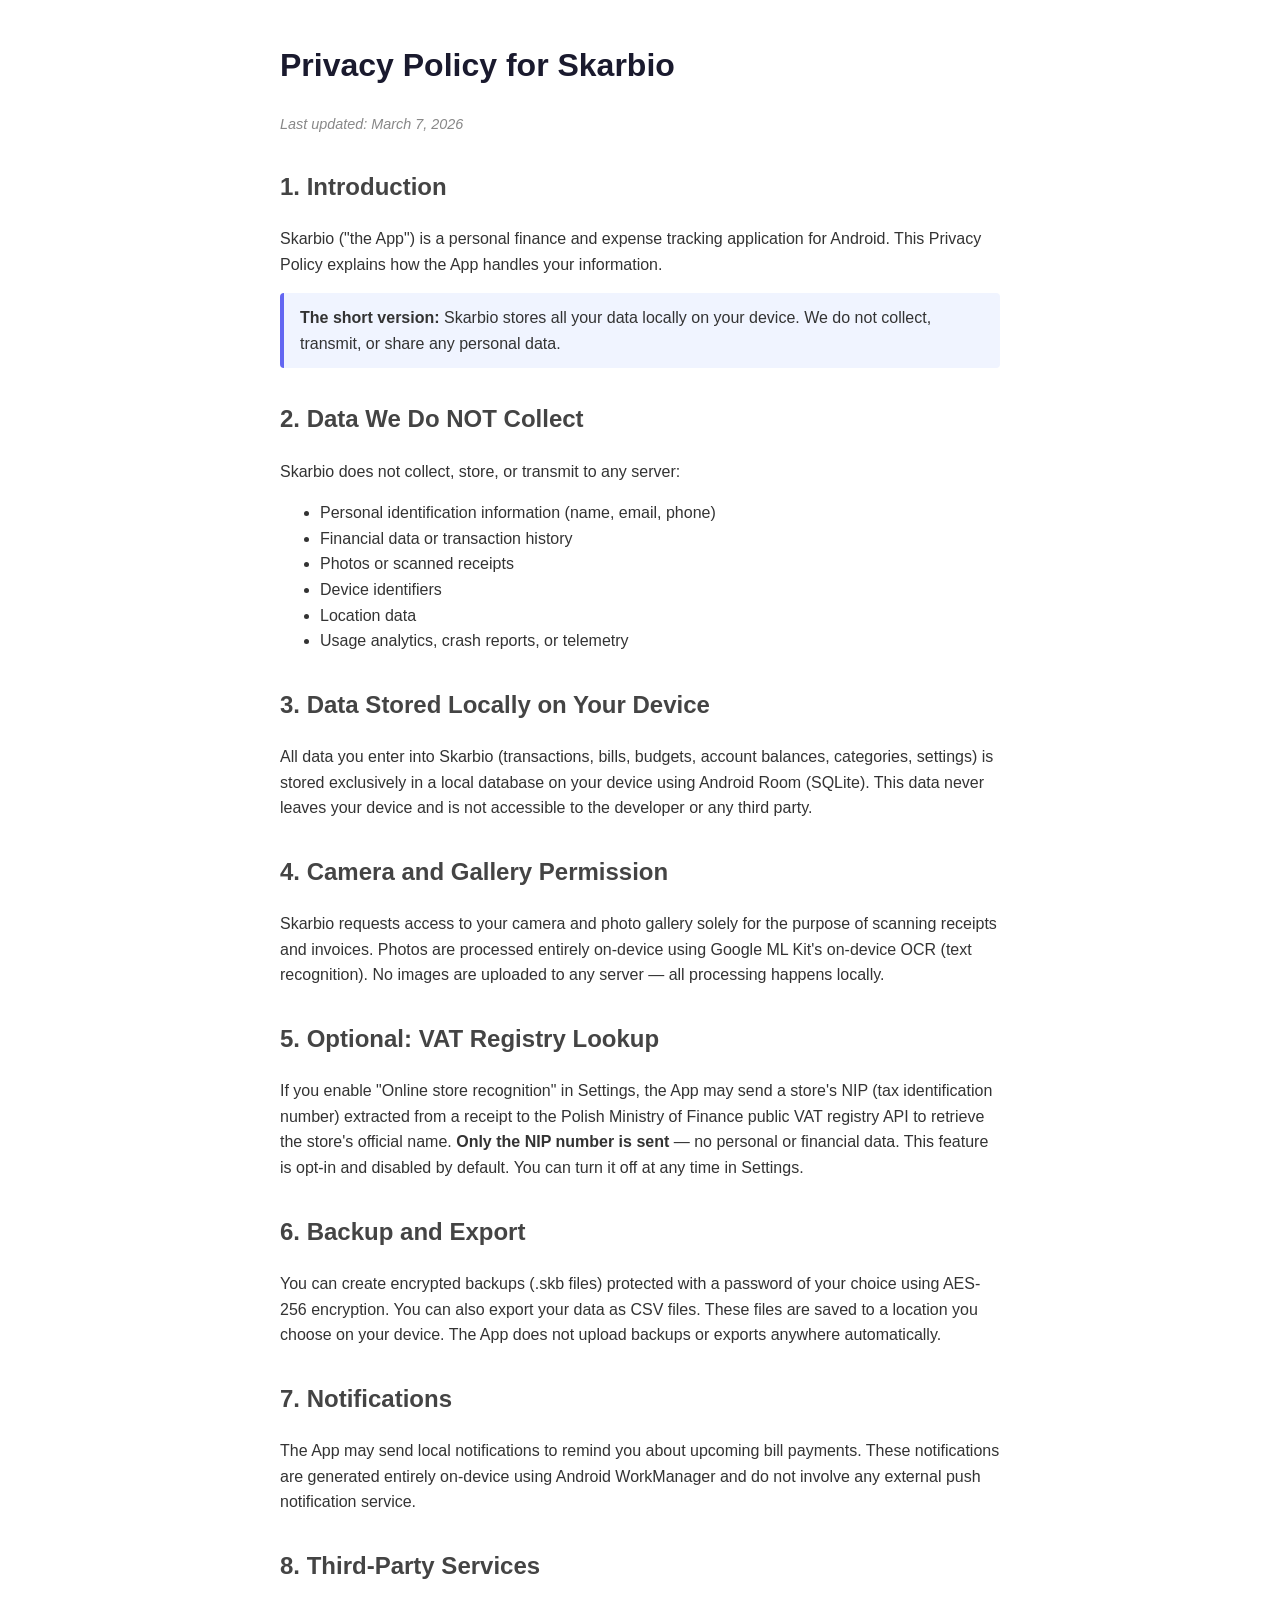
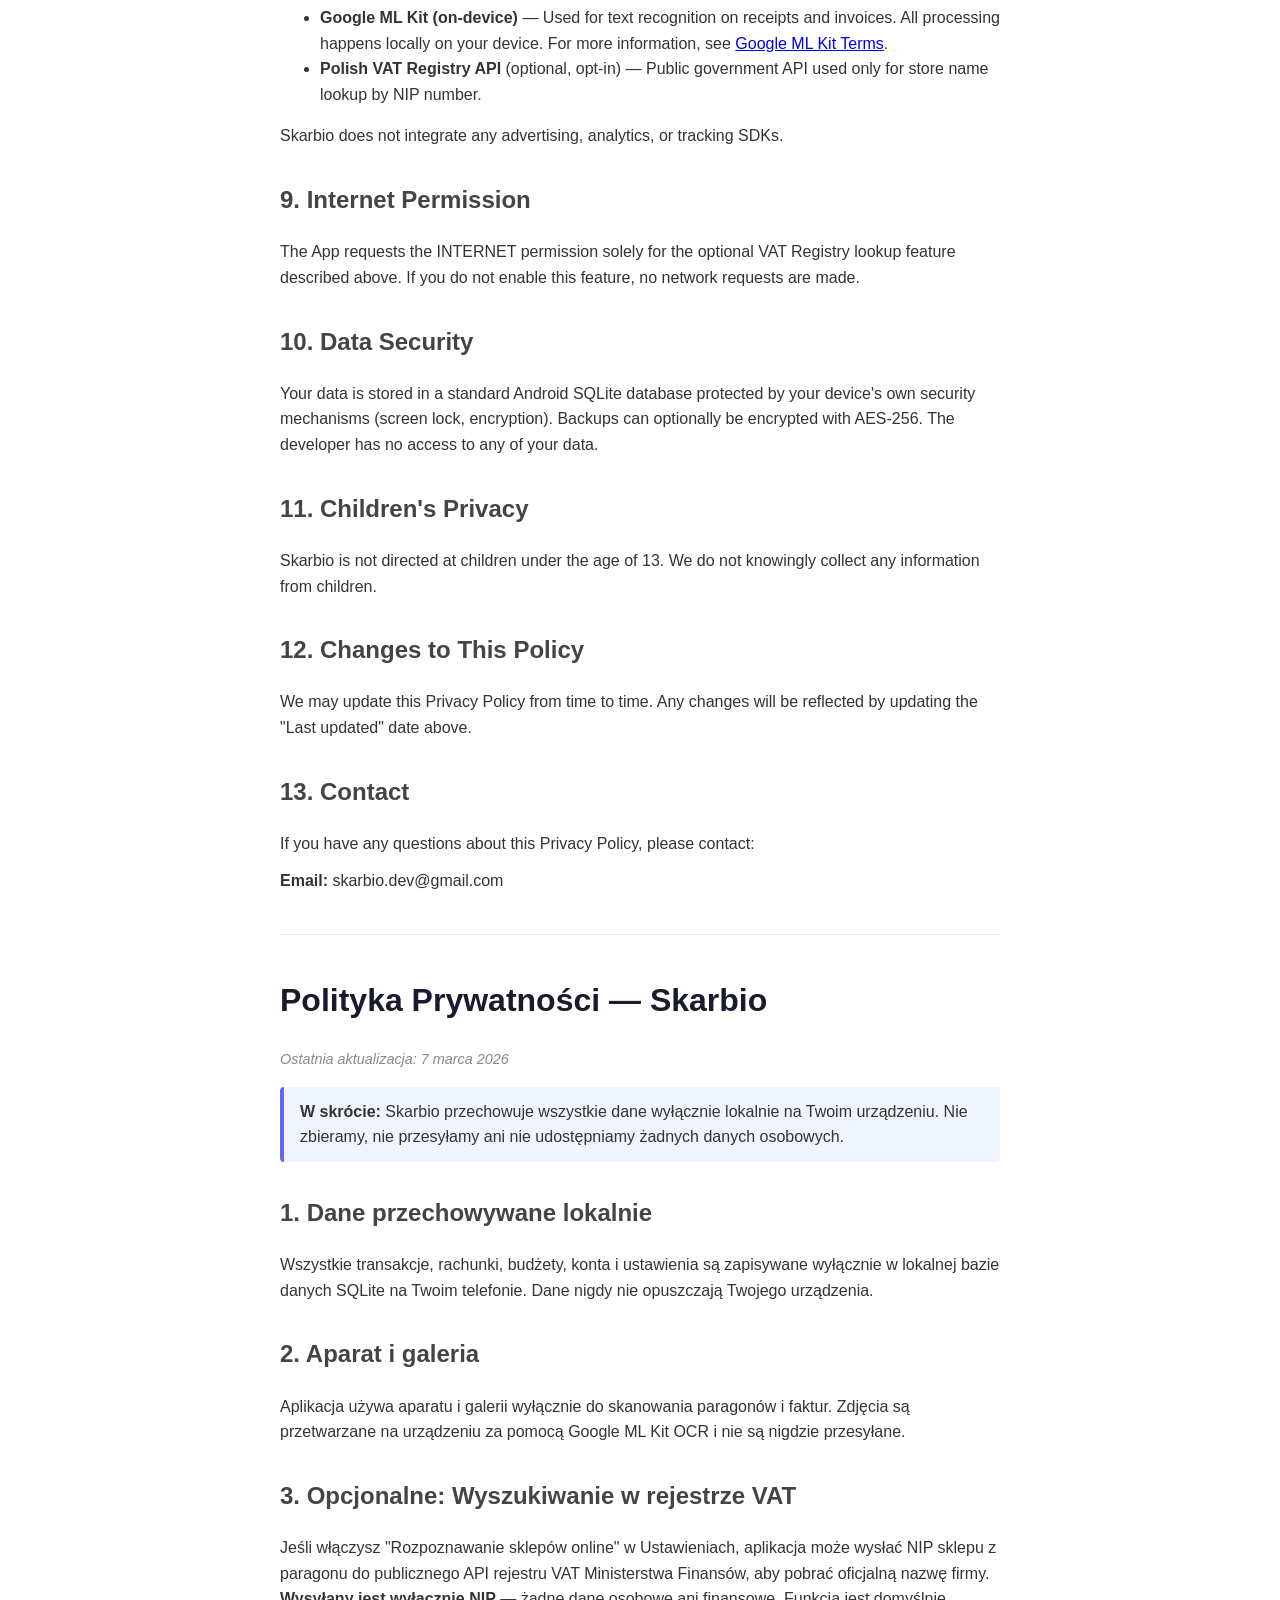
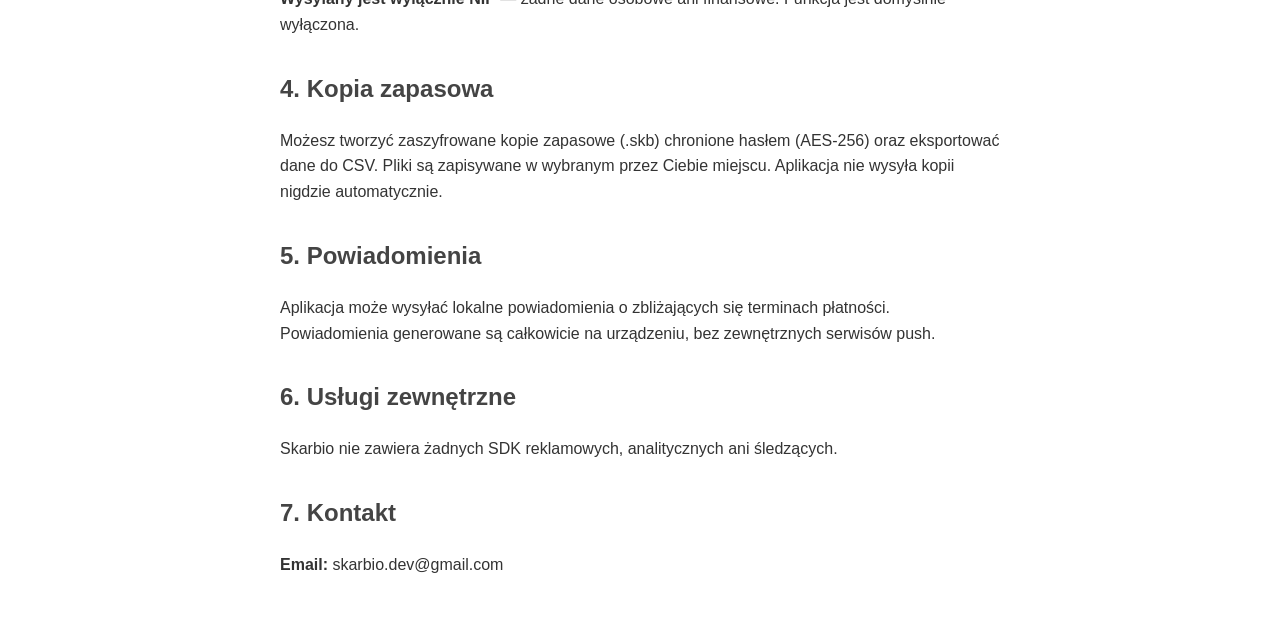
==== privacy-policy.html @ 6f864fc1 "Initial public release of Skarbio Offline-first Android expense tracker with receipt/invoice OCR, mu" ====
<!DOCTYPE html>
<html lang="en">
<head>
    <meta charset="UTF-8">
    <meta name="viewport" content="width=device-width, initial-scale=1.0">
    <title>Skarbio – Privacy Policy</title>
    <style>
        body {
            font-family: -apple-system, BlinkMacSystemFont, 'Segoe UI', Roboto, Arial, sans-serif;
            max-width: 720px;
            margin: 40px auto;
            padding: 0 20px;
            color: #333;
            line-height: 1.6;
        }
        h1 { color: #1a1a2e; }
        h2 { color: #444; margin-top: 32px; }
        p { margin: 12px 0; }
        .updated { color: #888; font-size: 0.9em; }
        .short-version {
            background: #f0f4ff;
            border-left: 4px solid #6366F1;
            padding: 12px 16px;
            margin: 16px 0;
            border-radius: 4px;
        }
        hr { border: none; border-top: 1px solid #eee; margin: 40px 0; }
    </style>
</head>
<body>

<h1>Privacy Policy for Skarbio</h1>
<p class="updated"><em>Last updated: March 7, 2026</em></p>

<h2>1. Introduction</h2>
<p>Skarbio ("the App") is a personal finance and expense tracking application for Android. This Privacy Policy explains how the App handles your information.</p>
<div class="short-version">
    <strong>The short version:</strong> Skarbio stores all your data locally on your device. We do not collect, transmit, or share any personal data.
</div>

<h2>2. Data We Do NOT Collect</h2>
<p>Skarbio does not collect, store, or transmit to any server:</p>
<ul>
    <li>Personal identification information (name, email, phone)</li>
    <li>Financial data or transaction history</li>
    <li>Photos or scanned receipts</li>
    <li>Device identifiers</li>
    <li>Location data</li>
    <li>Usage analytics, crash reports, or telemetry</li>
</ul>

<h2>3. Data Stored Locally on Your Device</h2>
<p>All data you enter into Skarbio (transactions, bills, budgets, account balances, categories, settings) is stored exclusively in a local database on your device using Android Room (SQLite). This data never leaves your device and is not accessible to the developer or any third party.</p>

<h2>4. Camera and Gallery Permission</h2>
<p>Skarbio requests access to your camera and photo gallery solely for the purpose of scanning receipts and invoices. Photos are processed entirely on-device using Google ML Kit's on-device OCR (text recognition). No images are uploaded to any server — all processing happens locally.</p>

<h2>5. Optional: VAT Registry Lookup</h2>
<p>If you enable "Online store recognition" in Settings, the App may send a store's NIP (tax identification number) extracted from a receipt to the Polish Ministry of Finance public VAT registry API to retrieve the store's official name. <strong>Only the NIP number is sent</strong> — no personal or financial data. This feature is opt-in and disabled by default. You can turn it off at any time in Settings.</p>

<h2>6. Backup and Export</h2>
<p>You can create encrypted backups (.skb files) protected with a password of your choice using AES-256 encryption. You can also export your data as CSV files. These files are saved to a location you choose on your device. The App does not upload backups or exports anywhere automatically.</p>

<h2>7. Notifications</h2>
<p>The App may send local notifications to remind you about upcoming bill payments. These notifications are generated entirely on-device using Android WorkManager and do not involve any external push notification service.</p>

<h2>8. Third-Party Services</h2>
<ul>
    <li><strong>Google ML Kit (on-device)</strong> — Used for text recognition on receipts and invoices. All processing happens locally on your device. For more information, see <a href="https://developers.google.com/ml-kit/terms">Google ML Kit Terms</a>.</li>
    <li><strong>Polish VAT Registry API</strong> (optional, opt-in) — Public government API used only for store name lookup by NIP number.</li>
</ul>
<p>Skarbio does not integrate any advertising, analytics, or tracking SDKs.</p>

<h2>9. Internet Permission</h2>
<p>The App requests the INTERNET permission solely for the optional VAT Registry lookup feature described above. If you do not enable this feature, no network requests are made.</p>

<h2>10. Data Security</h2>
<p>Your data is stored in a standard Android SQLite database protected by your device's own security mechanisms (screen lock, encryption). Backups can optionally be encrypted with AES-256. The developer has no access to any of your data.</p>

<h2>11. Children's Privacy</h2>
<p>Skarbio is not directed at children under the age of 13. We do not knowingly collect any information from children.</p>

<h2>12. Changes to This Policy</h2>
<p>We may update this Privacy Policy from time to time. Any changes will be reflected by updating the "Last updated" date above.</p>

<h2>13. Contact</h2>
<p>If you have any questions about this Privacy Policy, please contact:</p>
<p><strong>Email:</strong> skarbio.dev@gmail.com</p>

<hr>

<h1>Polityka Prywatności — Skarbio</h1>
<p class="updated"><em>Ostatnia aktualizacja: 7 marca 2026</em></p>

<div class="short-version">
    <strong>W skrócie:</strong> Skarbio przechowuje wszystkie dane wyłącznie lokalnie na Twoim urządzeniu. Nie zbieramy, nie przesyłamy ani nie udostępniamy żadnych danych osobowych.
</div>

<h2>1. Dane przechowywane lokalnie</h2>
<p>Wszystkie transakcje, rachunki, budżety, konta i ustawienia są zapisywane wyłącznie w lokalnej bazie danych SQLite na Twoim telefonie. Dane nigdy nie opuszczają Twojego urządzenia.</p>

<h2>2. Aparat i galeria</h2>
<p>Aplikacja używa aparatu i galerii wyłącznie do skanowania paragonów i faktur. Zdjęcia są przetwarzane na urządzeniu za pomocą Google ML Kit OCR i nie są nigdzie przesyłane.</p>

<h2>3. Opcjonalne: Wyszukiwanie w rejestrze VAT</h2>
<p>Jeśli włączysz "Rozpoznawanie sklepów online" w Ustawieniach, aplikacja może wysłać NIP sklepu z paragonu do publicznego API rejestru VAT Ministerstwa Finansów, aby pobrać oficjalną nazwę firmy. <strong>Wysyłany jest wyłącznie NIP</strong> — żadne dane osobowe ani finansowe. Funkcja jest domyślnie wyłączona.</p>

<h2>4. Kopia zapasowa</h2>
<p>Możesz tworzyć zaszyfrowane kopie zapasowe (.skb) chronione hasłem (AES-256) oraz eksportować dane do CSV. Pliki są zapisywane w wybranym przez Ciebie miejscu. Aplikacja nie wysyła kopii nigdzie automatycznie.</p>

<h2>5. Powiadomienia</h2>
<p>Aplikacja może wysyłać lokalne powiadomienia o zbliżających się terminach płatności. Powiadomienia generowane są całkowicie na urządzeniu, bez zewnętrznych serwisów push.</p>

<h2>6. Usługi zewnętrzne</h2>
<p>Skarbio nie zawiera żadnych SDK reklamowych, analitycznych ani śledzących.</p>

<h2>7. Kontakt</h2>
<p><strong>Email:</strong> skarbio.dev@gmail.com</p>

</body>
</html>
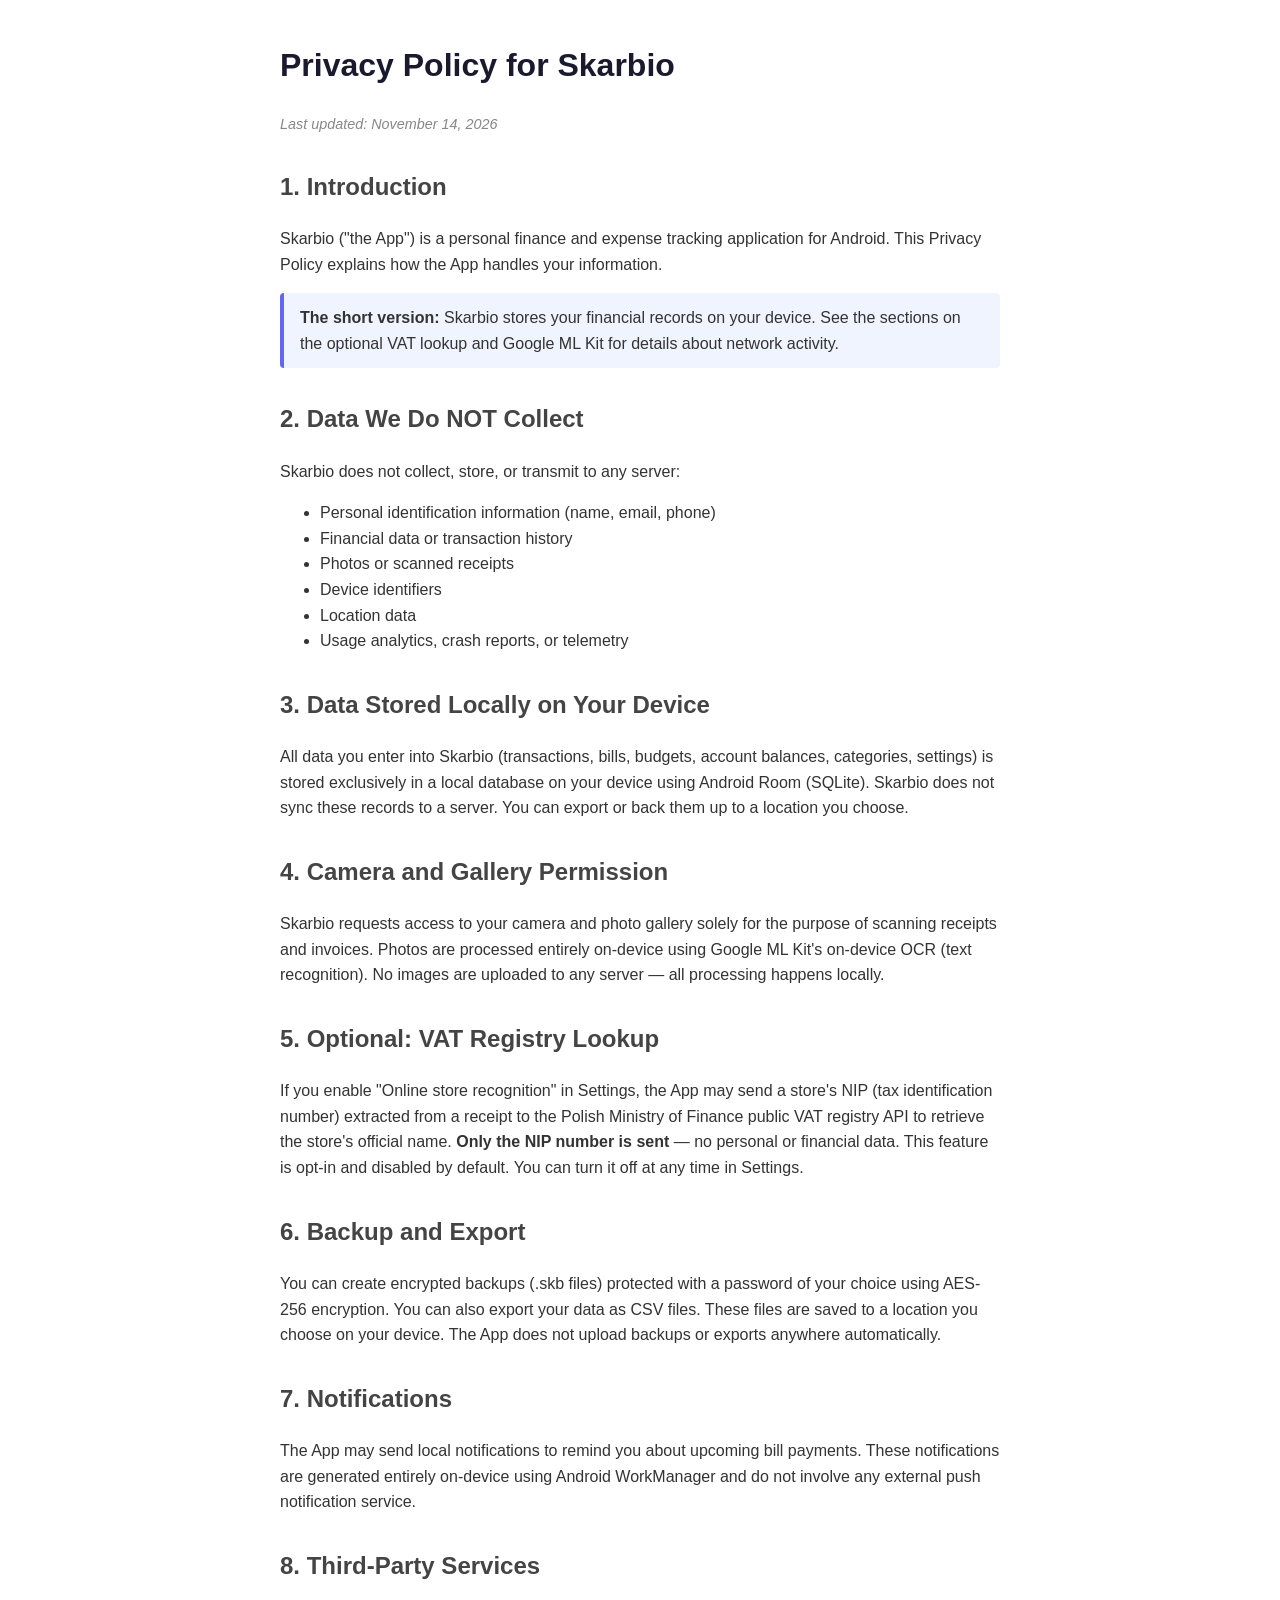
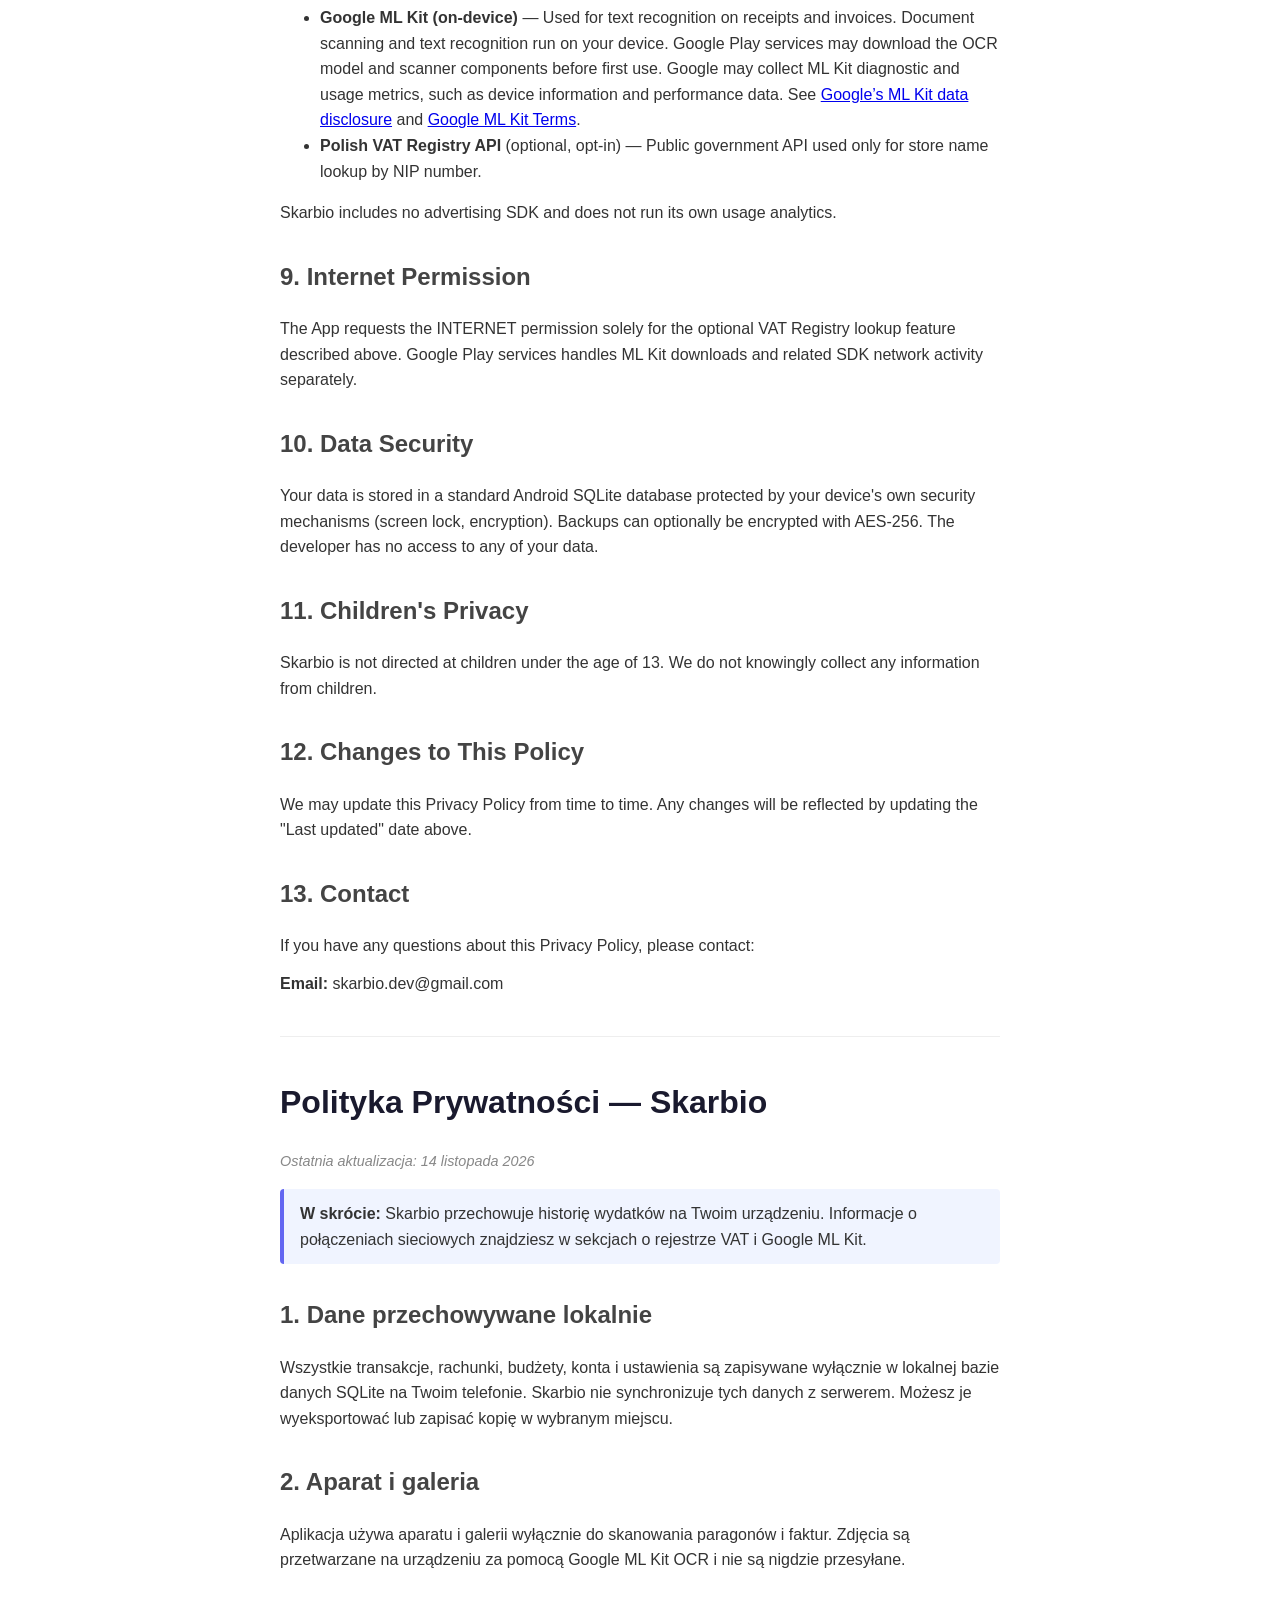
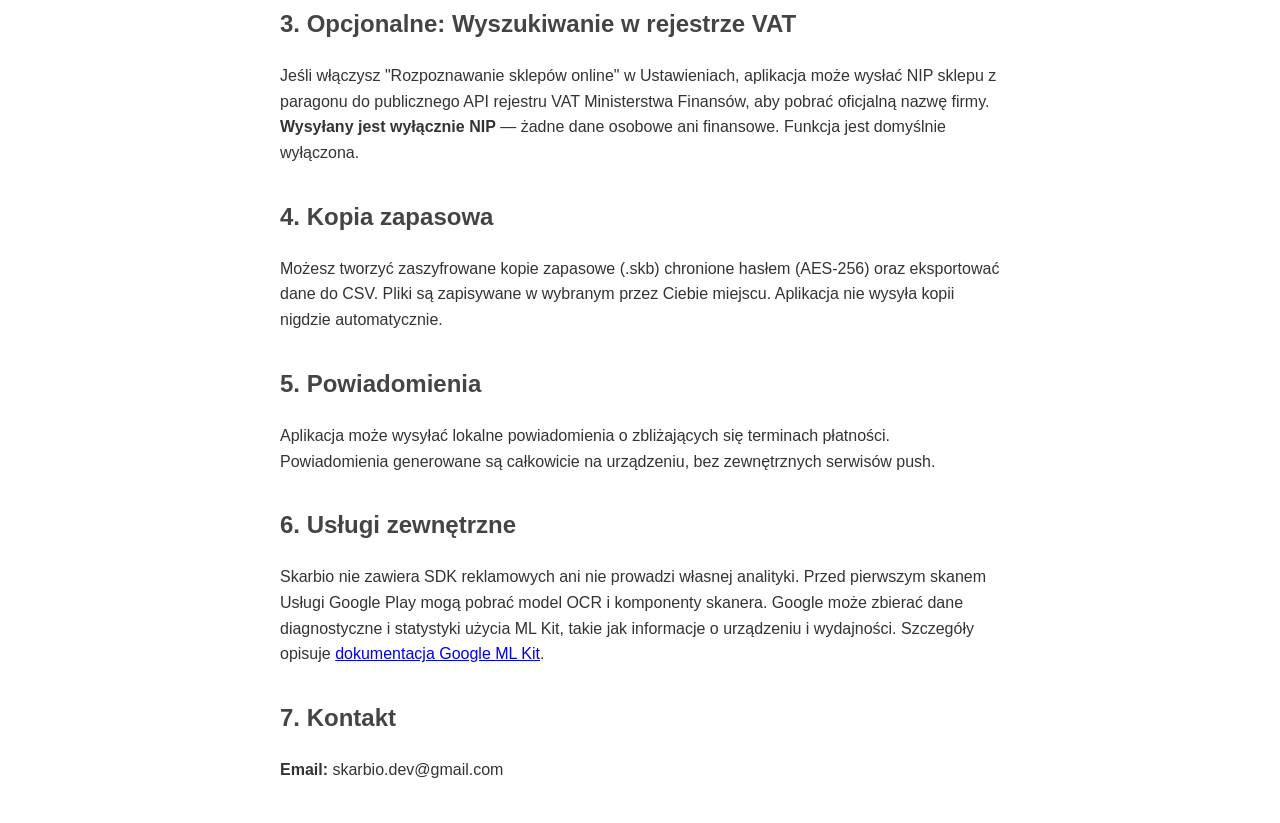
==== commit fec33e75: "Improve landing page demo, installation, and privacy copy" ====
--- a/privacy-policy.html
+++ b/privacy-policy.html
@@ -30,12 +30,12 @@
 <body>
 
 <h1>Privacy Policy for Skarbio</h1>
-<p class="updated"><em>Last updated: March 7, 2026</em></p>
+<p class="updated"><em>Last updated: November 14, 2026</em></p>
 
 <h2>1. Introduction</h2>
 <p>Skarbio ("the App") is a personal finance and expense tracking application for Android. This Privacy Policy explains how the App handles your information.</p>
 <div class="short-version">
-    <strong>The short version:</strong> Skarbio stores all your data locally on your device. We do not collect, transmit, or share any personal data.
+    <strong>The short version:</strong> Skarbio stores your financial records on your device. See the sections on the optional VAT lookup and Google ML Kit for details about network activity.
 </div>
 
 <h2>2. Data We Do NOT Collect</h2>
@@ -50,7 +50,7 @@
 </ul>
 
 <h2>3. Data Stored Locally on Your Device</h2>
-<p>All data you enter into Skarbio (transactions, bills, budgets, account balances, categories, settings) is stored exclusively in a local database on your device using Android Room (SQLite). This data never leaves your device and is not accessible to the developer or any third party.</p>
+<p>All data you enter into Skarbio (transactions, bills, budgets, account balances, categories, settings) is stored exclusively in a local database on your device using Android Room (SQLite). Skarbio does not sync these records to a server. You can export or back them up to a location you choose.</p>
 
 <h2>4. Camera and Gallery Permission</h2>
 <p>Skarbio requests access to your camera and photo gallery solely for the purpose of scanning receipts and invoices. Photos are processed entirely on-device using Google ML Kit's on-device OCR (text recognition). No images are uploaded to any server — all processing happens locally.</p>
@@ -66,13 +66,13 @@
 
 <h2>8. Third-Party Services</h2>
 <ul>
-    <li><strong>Google ML Kit (on-device)</strong> — Used for text recognition on receipts and invoices. All processing happens locally on your device. For more information, see <a href="https://developers.google.com/ml-kit/terms">Google ML Kit Terms</a>.</li>
+    <li><strong>Google ML Kit (on-device)</strong> — Used for text recognition on receipts and invoices. Document scanning and text recognition run on your device. Google Play services may download the OCR model and scanner components before first use. Google may collect ML Kit diagnostic and usage metrics, such as device information and performance data. See <a href="https://developers.google.com/ml-kit/android-data-disclosure">Google’s ML Kit data disclosure</a> and <a href="https://developers.google.com/ml-kit/terms">Google ML Kit Terms</a>.</li>
     <li><strong>Polish VAT Registry API</strong> (optional, opt-in) — Public government API used only for store name lookup by NIP number.</li>
 </ul>
-<p>Skarbio does not integrate any advertising, analytics, or tracking SDKs.</p>
+<p>Skarbio includes no advertising SDK and does not run its own usage analytics.</p>
 
 <h2>9. Internet Permission</h2>
-<p>The App requests the INTERNET permission solely for the optional VAT Registry lookup feature described above. If you do not enable this feature, no network requests are made.</p>
+<p>The App requests the INTERNET permission solely for the optional VAT Registry lookup feature described above. Google Play services handles ML Kit downloads and related SDK network activity separately.</p>
 
 <h2>10. Data Security</h2>
 <p>Your data is stored in a standard Android SQLite database protected by your device's own security mechanisms (screen lock, encryption). Backups can optionally be encrypted with AES-256. The developer has no access to any of your data.</p>
@@ -90,14 +90,14 @@
 <hr>
 
 <h1>Polityka Prywatności — Skarbio</h1>
-<p class="updated"><em>Ostatnia aktualizacja: 7 marca 2026</em></p>
+<p class="updated"><em>Ostatnia aktualizacja: 14 listopada 2026</em></p>
 
 <div class="short-version">
-    <strong>W skrócie:</strong> Skarbio przechowuje wszystkie dane wyłącznie lokalnie na Twoim urządzeniu. Nie zbieramy, nie przesyłamy ani nie udostępniamy żadnych danych osobowych.
+    <strong>W skrócie:</strong> Skarbio przechowuje historię wydatków na Twoim urządzeniu. Informacje o połączeniach sieciowych znajdziesz w sekcjach o rejestrze VAT i Google ML Kit.
 </div>
 
 <h2>1. Dane przechowywane lokalnie</h2>
-<p>Wszystkie transakcje, rachunki, budżety, konta i ustawienia są zapisywane wyłącznie w lokalnej bazie danych SQLite na Twoim telefonie. Dane nigdy nie opuszczają Twojego urządzenia.</p>
+<p>Wszystkie transakcje, rachunki, budżety, konta i ustawienia są zapisywane wyłącznie w lokalnej bazie danych SQLite na Twoim telefonie. Skarbio nie synchronizuje tych danych z serwerem. Możesz je wyeksportować lub zapisać kopię w wybranym miejscu.</p>
 
 <h2>2. Aparat i galeria</h2>
 <p>Aplikacja używa aparatu i galerii wyłącznie do skanowania paragonów i faktur. Zdjęcia są przetwarzane na urządzeniu za pomocą Google ML Kit OCR i nie są nigdzie przesyłane.</p>
@@ -112,7 +112,7 @@
 <p>Aplikacja może wysyłać lokalne powiadomienia o zbliżających się terminach płatności. Powiadomienia generowane są całkowicie na urządzeniu, bez zewnętrznych serwisów push.</p>
 
 <h2>6. Usługi zewnętrzne</h2>
-<p>Skarbio nie zawiera żadnych SDK reklamowych, analitycznych ani śledzących.</p>
+<p>Skarbio nie zawiera SDK reklamowych ani nie prowadzi własnej analityki. Przed pierwszym skanem Usługi Google Play mogą pobrać model OCR i komponenty skanera. Google może zbierać dane diagnostyczne i statystyki użycia ML Kit, takie jak informacje o urządzeniu i wydajności. Szczegóły opisuje <a href="https://developers.google.com/ml-kit/android-data-disclosure?hl=pl">dokumentacja Google ML Kit</a>.</p>
 
 <h2>7. Kontakt</h2>
 <p><strong>Email:</strong> skarbio.dev@gmail.com</p>
